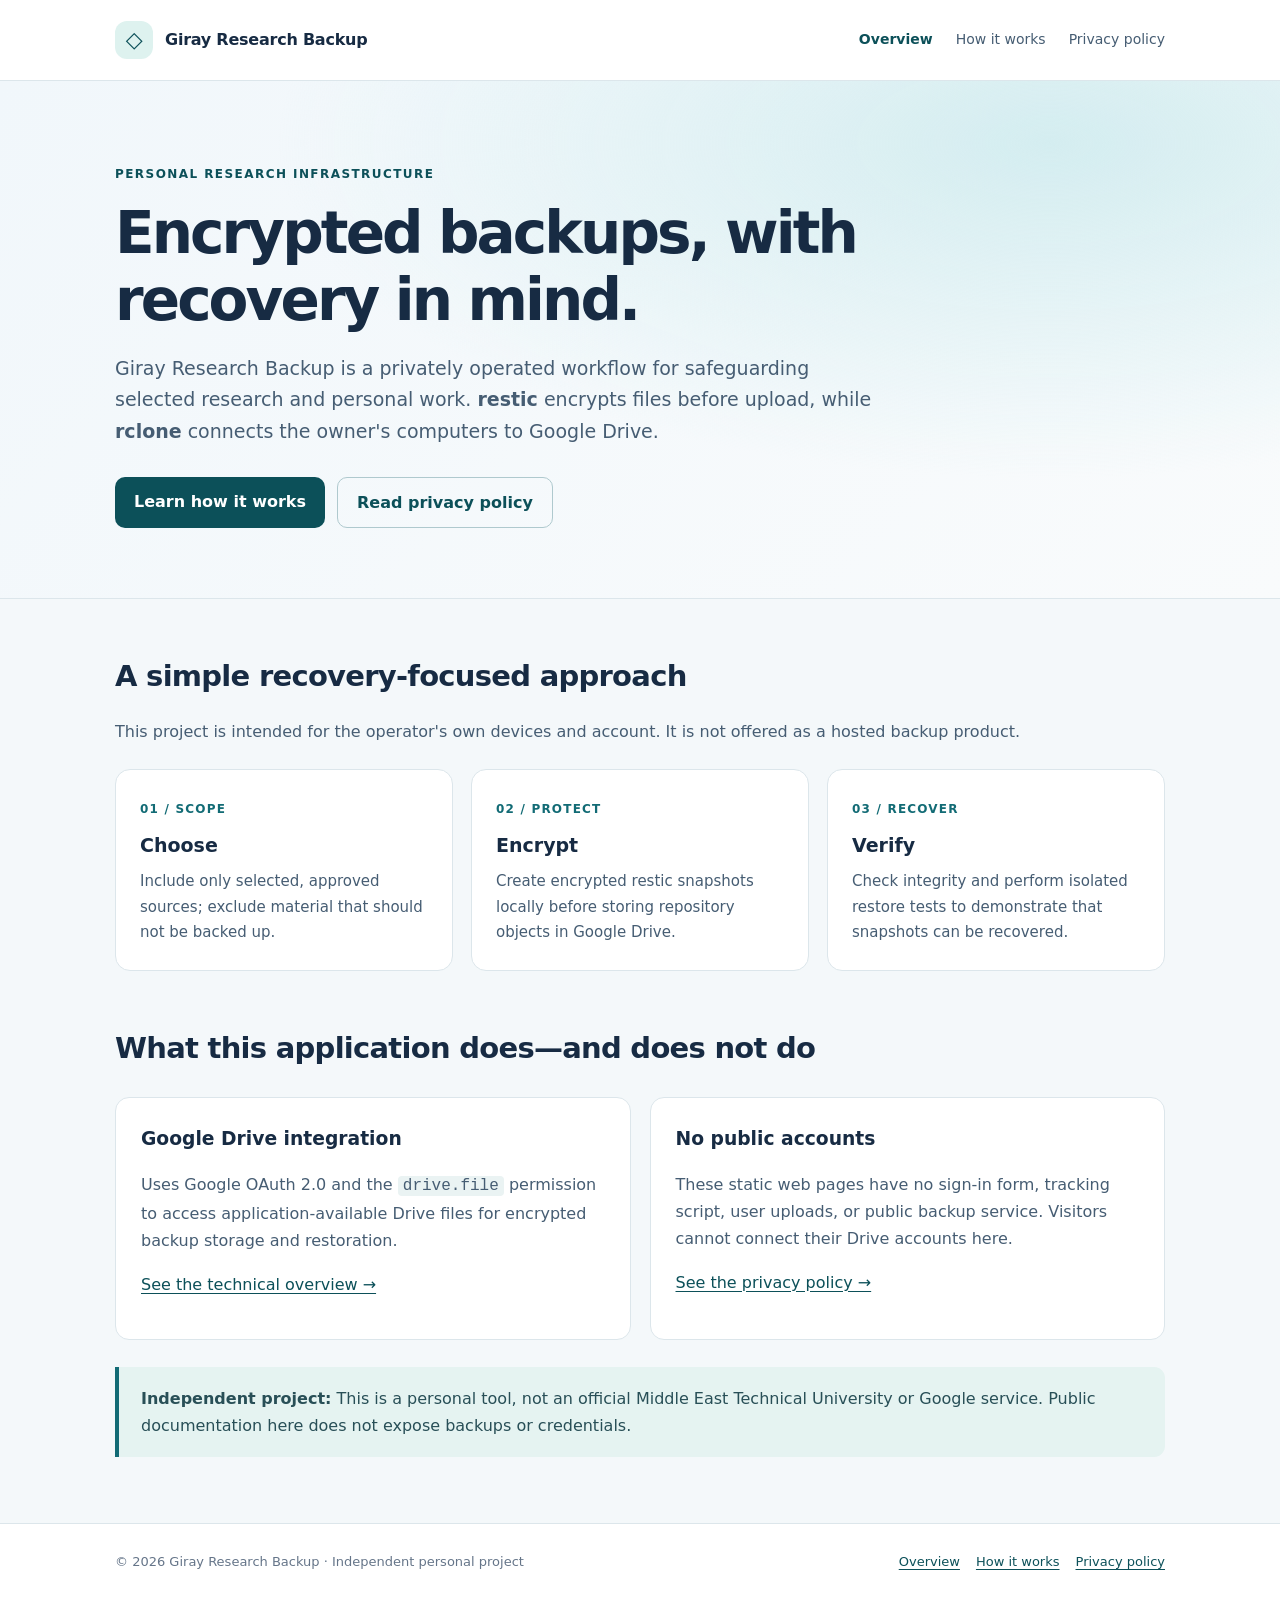
==== index.html @ efd6ea5d "Add files via upload" ====
<!doctype html>
<html lang="en">
<head>
  <meta charset="utf-8">
  <meta name="viewport" content="width=device-width,initial-scale=1">
  <meta name="description" content="Overview of Giray Research Backup, an independently operated encrypted Google Drive backup workflow.">
  <meta name="color-scheme" content="light">
  <title>Overview | Giray Research Backup</title>
  <link rel="stylesheet" href="style.css">
</head>
<body>
  <header class="masthead"><div class="wrap topbar"><a class="brand" href="./" aria-label="Giray Research Backup project overview"><span class="mark" aria-hidden="true">◇</span>Giray Research Backup</a><nav class="nav" aria-label="Project navigation"><a href="./" aria-current="page">Overview</a><a href="how-it-works.html">How it works</a><a href="privacy.html">Privacy policy</a></nav></div></header>
  <main>
  <div class="hero"><div class="wrap"><span class="eyebrow">Personal research infrastructure</span><h1>Encrypted backups, with recovery in mind.</h1><p class="lede">Giray Research Backup is a privately operated workflow for safeguarding selected research and personal work. <strong>restic</strong> encrypts files before upload, while <strong>rclone</strong> connects the owner's computers to Google Drive.</p><div class="actions"><a class="button" href="how-it-works.html">Learn how it works</a><a class="button secondary" href="privacy.html">Read privacy policy</a></div></div></div>
  <section class="section wrap" aria-labelledby="approach"><h2 id="approach">A simple recovery-focused approach</h2><p class="muted">This project is intended for the operator's own devices and account. It is not offered as a hosted backup product.</p><div class="cards"><article class="card"><span class="card-number">01 / SCOPE</span><h3>Choose</h3><p>Include only selected, approved sources; exclude material that should not be backed up.</p></article><article class="card"><span class="card-number">02 / PROTECT</span><h3>Encrypt</h3><p>Create encrypted restic snapshots locally before storing repository objects in Google Drive.</p></article><article class="card"><span class="card-number">03 / RECOVER</span><h3>Verify</h3><p>Check integrity and perform isolated restore tests to demonstrate that snapshots can be recovered.</p></article></div></section>
  <section class="section wrap" aria-labelledby="boundaries"><h2 id="boundaries">What this application does—and does not do</h2><div class="grid-two"><div class="panel"><h3>Google Drive integration</h3><p>Uses Google OAuth 2.0 and the <code>drive.file</code> permission to access application-available Drive files for encrypted backup storage and restoration.</p><p><a href="how-it-works.html">See the technical overview →</a></p></div><div class="panel"><h3>No public accounts</h3><p>These static web pages have no sign-in form, tracking script, user uploads, or public backup service. Visitors cannot connect their Drive accounts here.</p><p><a href="privacy.html">See the privacy policy →</a></p></div></div><div class="notice"><p><strong>Independent project:</strong> This is a personal tool, not an official Middle East Technical University or Google service. Public documentation here does not expose backups or credentials.</p></div></section>
</main>
  <footer><div class="wrap foot"><span>© 2026 Giray Research Backup · Independent personal project</span><nav class="footnav" aria-label="Footer navigation"><a href="./">Overview</a><a href="how-it-works.html">How it works</a><a href="privacy.html">Privacy policy</a></nav></div></footer>
</body>
</html>
---- style.css ----
/* Standalone static subsite: all paths are relative to /research-backup/. */
:root{--ink:#172b43;--body:#465d73;--muted:#657589;--accent:#126b75;--accent-dark:#0c5059;--surface:#ffffff;--soft:#f4f8fa;--line:#dce6eb;--highlight:#e5f3f1}
*{box-sizing:border-box}html{scroll-behavior:smooth}body{margin:0;background:var(--soft);color:var(--ink);font-family:system-ui,-apple-system,BlinkMacSystemFont,'Segoe UI',sans-serif;font-size:16px;line-height:1.7}
a{color:var(--accent-dark);text-underline-offset:3px}a:hover{color:#087e89}a:focus-visible{outline:3px solid #e3a83b;outline-offset:3px}
.wrap{width:min(1050px,calc(100% - 40px));margin-inline:auto}.masthead{background:#fff;border-bottom:1px solid var(--line)}.topbar{display:flex;align-items:center;justify-content:space-between;gap:20px;min-height:80px}.brand{display:inline-flex;align-items:center;gap:12px;color:var(--ink);text-decoration:none;font-weight:760;letter-spacing:-.015em}.mark{display:grid;place-items:center;width:38px;height:38px;border-radius:12px;background:#def2ef;color:var(--accent-dark);font-size:22px}.nav{display:flex;gap:23px;flex-wrap:wrap}.nav a{text-decoration:none;color:var(--body);font-size:14px}.nav a[aria-current="page"]{color:var(--accent-dark);font-weight:750}
.hero{background:radial-gradient(ellipse at 82% 12%,#d4edf0 0%,transparent 52%),linear-gradient(135deg,#f1f7fb,#f9fbfc);border-bottom:1px solid var(--line);padding:78px 0 70px}.eyebrow{font-size:12px;font-weight:800;color:var(--accent-dark);text-transform:uppercase;letter-spacing:.12em}.hero h1{font-size:clamp(34px,5vw,58px);line-height:1.15;letter-spacing:-.05em;max-width:850px;margin:14px 0 19px}.lede{max-width:760px;color:var(--body);font-size:19px;line-height:1.68}.actions{display:flex;flex-wrap:wrap;gap:12px;margin-top:29px}.button{display:inline-block;padding:11px 19px;text-decoration:none;border-radius:10px;font-weight:700;background:var(--accent-dark);color:white}.button:hover{color:white;background:#0d6b75}.button.secondary{background:transparent;border:1px solid #afc9ce;color:var(--accent-dark)}.button.secondary:hover{background:var(--highlight);color:var(--accent-dark)}
.section{padding:53px 0 0}.section h2{font-size:29px;letter-spacing:-.025em;margin:0 0 12px}.muted{color:var(--body)}.cards{display:grid;grid-template-columns:repeat(3,minmax(0,1fr));gap:18px;margin-top:24px}.card{background:#fff;border:1px solid var(--line);border-radius:15px;padding:24px}.card-number{font-size:12px;font-weight:800;letter-spacing:.1em;color:var(--accent)}.card h3{font-size:19px;margin:8px 0}.card p{color:var(--body);font-size:15px;margin:0}.grid-two{display:grid;grid-template-columns:1fr 1fr;gap:19px;margin-top:24px}.panel{background:white;border:1px solid var(--line);border-radius:14px;padding:25px}.panel h3{margin:0 0 8px}.panel p,.panel li{color:var(--body)}.panel ul{padding-left:20px}.notice{background:var(--highlight);border-left:4px solid var(--accent);padding:18px 22px;border-radius:0 11px 11px 0;margin-top:27px;color:#284f57}.notice p{margin:0}
.subhero{padding:56px 0 29px}.subhero h1{font-size:clamp(34px,5vw,49px);letter-spacing:-.04em;line-height:1.2;margin:9px 0 10px}.subhero .lede{font-size:18px}.document{background:white;border:1px solid var(--line);border-radius:16px;padding:clamp(24px,5vw,54px)}.document h2{font-size:21px;line-height:1.35;letter-spacing:-.015em;margin:34px 0 7px}.document h2:first-child{margin-top:0}.document p,.document li{color:var(--body)}.document li{margin:7px 0}.document ul{padding-left:23px}.document code,code{background:#eaf3f3;padding:1px 5px;border-radius:4px;overflow-wrap:anywhere}.small{font-size:13px;color:var(--muted)}
footer{margin-top:66px;background:#fff;border-top:1px solid var(--line);padding:27px 0 32px;font-size:13px;color:var(--muted)}.foot{display:flex;align-items:center;justify-content:space-between;gap:20px;flex-wrap:wrap}.footnav{display:flex;gap:16px;flex-wrap:wrap}
@media(max-width:750px){.topbar{align-items:flex-start;flex-direction:column;gap:8px;padding:14px 0}.nav{gap:16px}.hero{padding:55px 0}.cards,.grid-two{grid-template-columns:1fr}.wrap{width:min(100% - 30px,1050px)}}@media(prefers-reduced-motion:reduce){html{scroll-behavior:auto}}
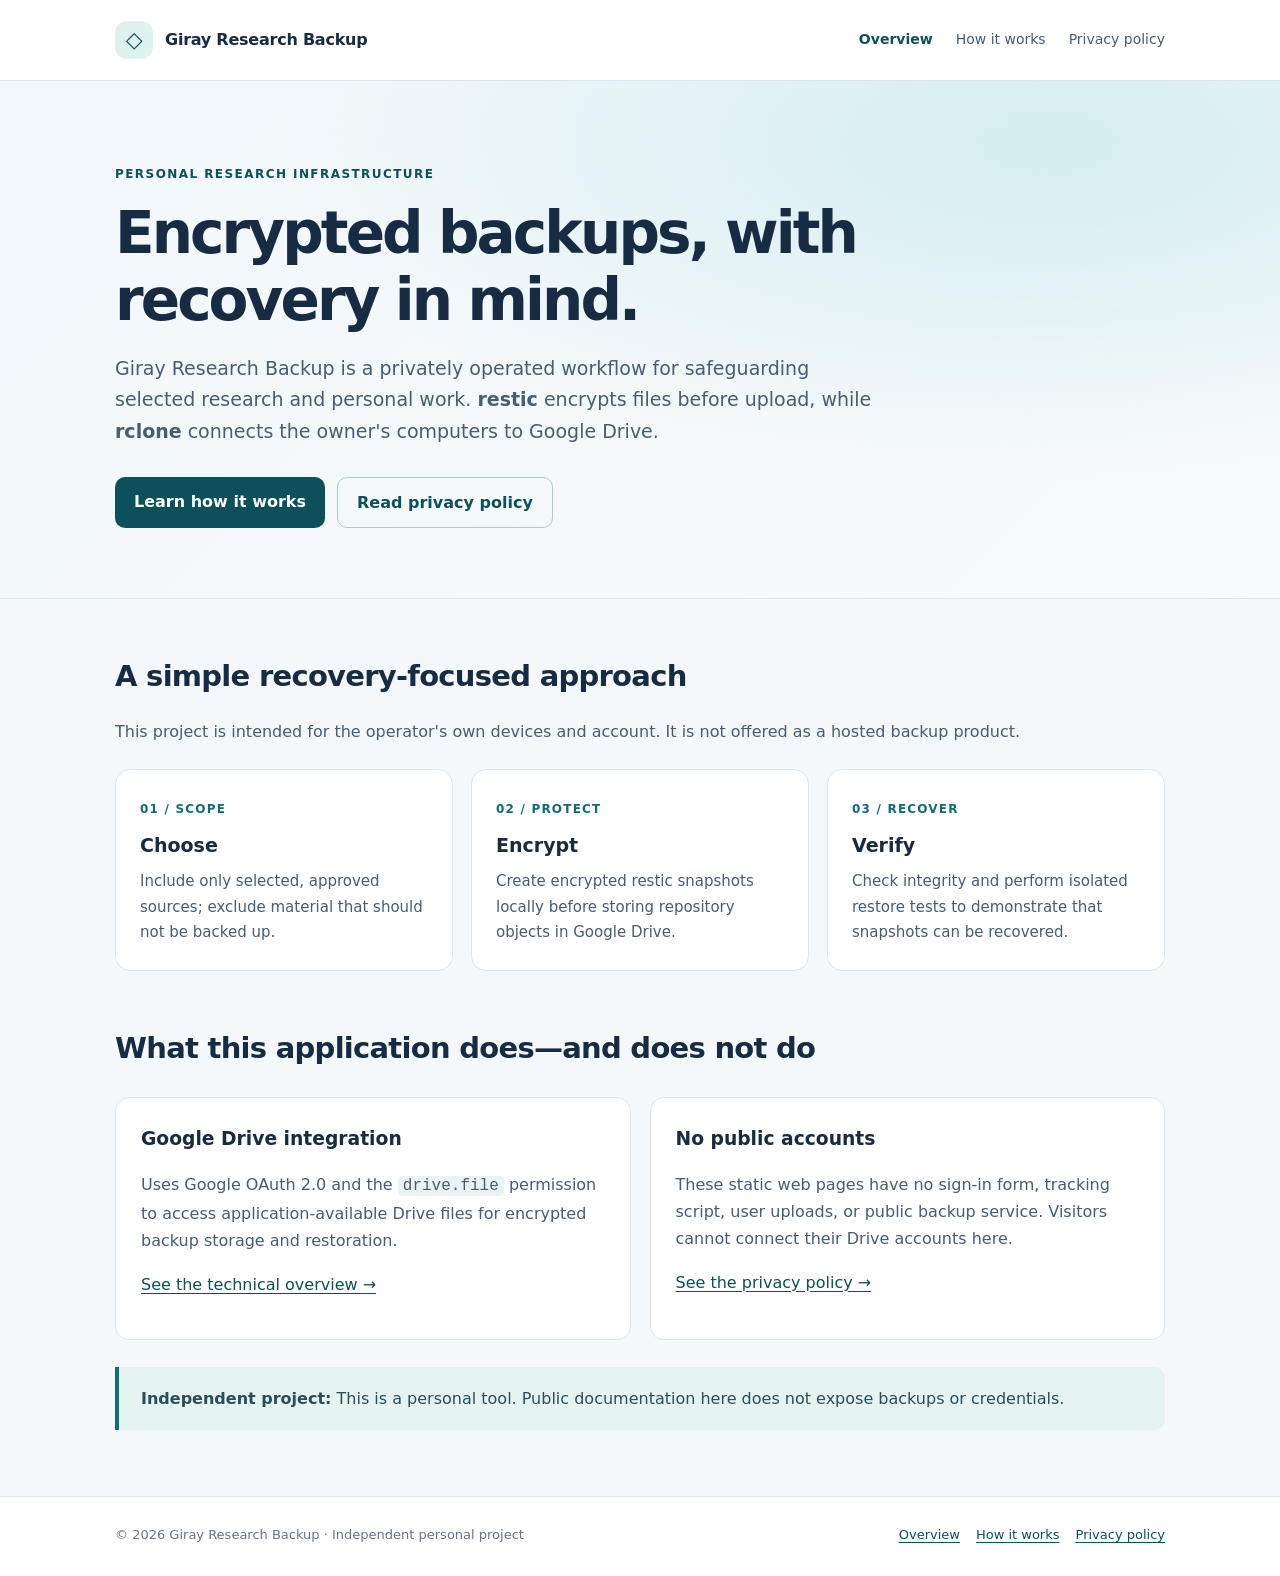
==== commit f1a126aa: "Update application boundaries section in index.html Replaced the old section on application boundari" ====
--- a/index.html
+++ b/index.html
@@ -13,7 +13,7 @@
   <main>
   <div class="hero"><div class="wrap"><span class="eyebrow">Personal research infrastructure</span><h1>Encrypted backups, with recovery in mind.</h1><p class="lede">Giray Research Backup is a privately operated workflow for safeguarding selected research and personal work. <strong>restic</strong> encrypts files before upload, while <strong>rclone</strong> connects the owner's computers to Google Drive.</p><div class="actions"><a class="button" href="how-it-works.html">Learn how it works</a><a class="button secondary" href="privacy.html">Read privacy policy</a></div></div></div>
   <section class="section wrap" aria-labelledby="approach"><h2 id="approach">A simple recovery-focused approach</h2><p class="muted">This project is intended for the operator's own devices and account. It is not offered as a hosted backup product.</p><div class="cards"><article class="card"><span class="card-number">01 / SCOPE</span><h3>Choose</h3><p>Include only selected, approved sources; exclude material that should not be backed up.</p></article><article class="card"><span class="card-number">02 / PROTECT</span><h3>Encrypt</h3><p>Create encrypted restic snapshots locally before storing repository objects in Google Drive.</p></article><article class="card"><span class="card-number">03 / RECOVER</span><h3>Verify</h3><p>Check integrity and perform isolated restore tests to demonstrate that snapshots can be recovered.</p></article></div></section>
-  <section class="section wrap" aria-labelledby="boundaries"><h2 id="boundaries">What this application does—and does not do</h2><div class="grid-two"><div class="panel"><h3>Google Drive integration</h3><p>Uses Google OAuth 2.0 and the <code>drive.file</code> permission to access application-available Drive files for encrypted backup storage and restoration.</p><p><a href="how-it-works.html">See the technical overview →</a></p></div><div class="panel"><h3>No public accounts</h3><p>These static web pages have no sign-in form, tracking script, user uploads, or public backup service. Visitors cannot connect their Drive accounts here.</p><p><a href="privacy.html">See the privacy policy →</a></p></div></div><div class="notice"><p><strong>Independent project:</strong> This is a personal tool, not an official Middle East Technical University or Google service. Public documentation here does not expose backups or credentials.</p></div></section>
+  <section class="section wrap" aria-labelledby="boundaries"><h2 id="boundaries">What this application does—and does not do</h2><div class="grid-two"><div class="panel"><h3>Google Drive integration</h3><p>Uses Google OAuth 2.0 and the <code>drive.file</code> permission to access application-available Drive files for encrypted backup storage and restoration.</p><p><a href="how-it-works.html">See the technical overview →</a></p></div><div class="panel"><h3>No public accounts</h3><p>These static web pages have no sign-in form, tracking script, user uploads, or public backup service. Visitors cannot connect their Drive accounts here.</p><p><a href="privacy.html">See the privacy policy →</a></p></div></div><div class="notice"><p><strong>Independent project:</strong> This is a personal tool. Public documentation here does not expose backups or credentials.</p></div></section>
 </main>
   <footer><div class="wrap foot"><span>© 2026 Giray Research Backup · Independent personal project</span><nav class="footnav" aria-label="Footer navigation"><a href="./">Overview</a><a href="how-it-works.html">How it works</a><a href="privacy.html">Privacy policy</a></nav></div></footer>
 </body>
